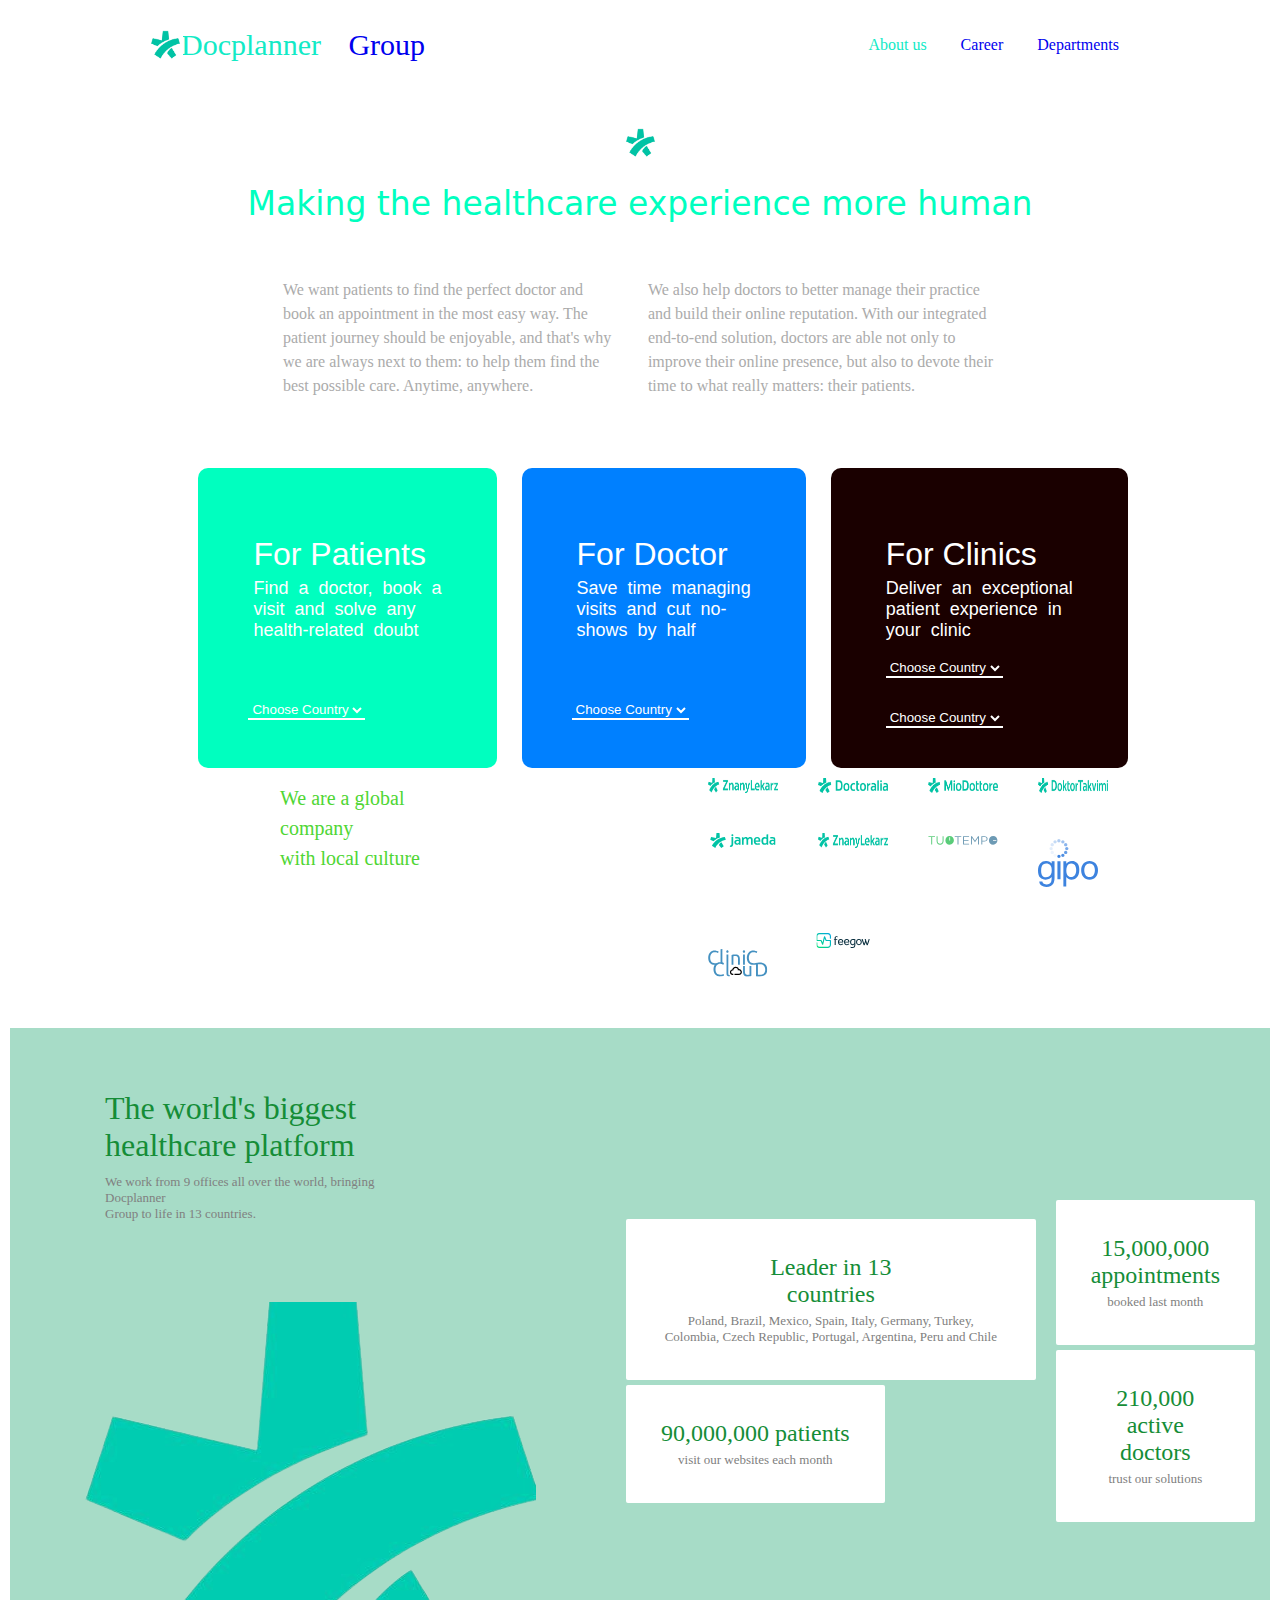
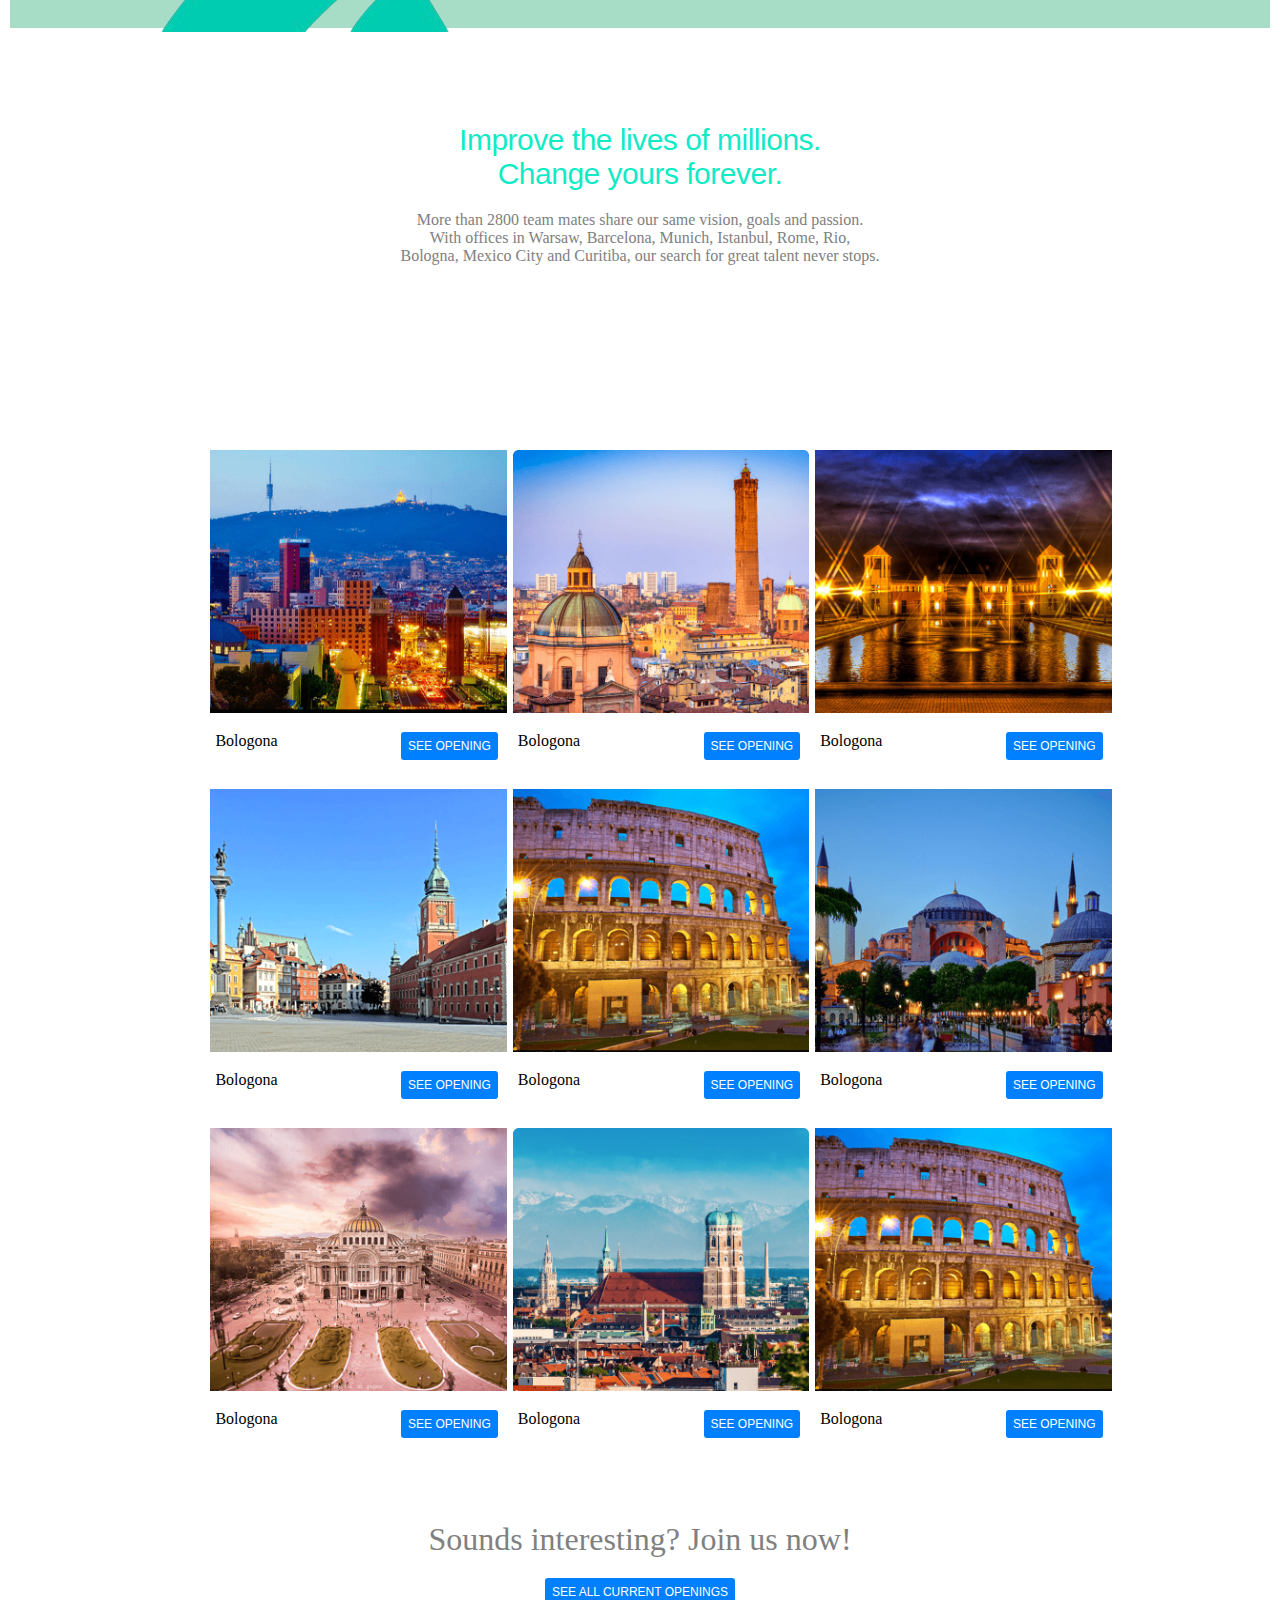
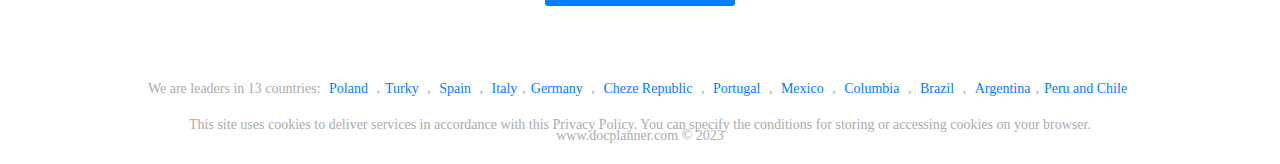
==== index.html @ 849a663e "updated a new list" ====
<!DOCTYPE html>
<html lang="en">
<head>
    <link rel="stylesheet" href="https://cdnjs.cloudflare.com/ajax/libs/font-awesome/6.4.0/css/all.min.css" integrity="sha512-iecdLmaskl7CVkqkXNQ/ZH/XLlvWZOJyj7Yy7tcenmpD1ypASozpmT/E0iPtmFIB46ZmdtAc9eNBvH0H/ZpiBw==" crossorigin="anonymous" referrerpolicy="no-referrer" />
    <meta charset="UTF-8">
    <meta name=c:\Users\USER\OneDrive\Documents\GitHub\appolo"viewport" content="width=device-width, initial-scale=1.0">
    <title>DocPlanner</title>
</head>
<body>
    <style>
        * {
            margin: 5px;
            
        }
        header {
            width: 80%;
            margin: 10px auto;
        }
        nav{
            display: flex;
            flex-basis: auto;
            justify-content: space-between;
            align-items: center;
            flex-wrap: wrap;
            
        }
        .links a{
            text-decoration: none;
            padding: 10px;
            line-height: 50px;
        }
        .logo1 {
            
            color: #12eac6;
        }
        .logo a {
            font-size: 30px;
            text-decoration: none;
            
        }
        .links a:active {
            color: #12eac6;
        }

        .links a:hover {
            color: #12eac6;
        }
        .logo a > span {
            padding: 5px;
        }
        .logo a span > img {
            position: absolute;
            top: 22px;
            margin-left: -13px;
            height: 35px;
            width: 35px;
            
        } 
        #about {
            color: #12eac6;
        }
        
        .section1 {
            display: flex;
            flex-direction: column ;
            align-items: center;
            padding-top: 30px;
            
            
            
        }
        .section1 div > h1 {
            
            font-family: system-ui, -apple-system, BlinkMacSystemFont, 'Segoe UI', Roboto, Oxygen, Ubuntu, Cantarell, 'Open Sans', 'Helvetica Neue', sans-serif;
            font-weight: 300;
            color: #00ffbf;
            font-size: 33px;
            
            
        }
       
        .content {
        
            display: flex;
            width: 60%;
            
            }

        .content div {
            padding: 30px 8px;
            line-height: 1.5em;
            color: #ababab;
        }

        .section2 {
            
            display: flex;
            justify-content: center;
            align-items: center;
            color: #fff;
            flex-wrap: wrap;
            font-family: Arial, Helvetica, sans-serif;
            width: 87%;
            padding-left: 100px;

            
           /* padding-right: 10%;    */
        }

        .section2 h1 {
            font-weight: 400;
            
        }
        .section2 p {
            word-spacing: 5px;
            /* width: 80%; */
            font-size: large;
        }
        .card1 {
            box-sizing: border-box;
            background-color:#00ffbf;
            border-radius: 10px;
            padding: 40px;
            width: fit-content;
            height: 300px;
            
        }
        .card1_row {
            display: block;
            align-items: center;
        }

        .card2 {
            box-sizing: border-box;
            background-color: #0080ff;
            border-radius: 10px;
            margin: 20px;
            padding: 40px;
            width: fit-content;
            height: 300px;
            
        }
        .card3 {
            box-sizing: border-box;
            background-color: #1a0000;
            border-radius: 10px;
            padding: 40px;
            width: fit-content;
            height: 300px;
            
            
            
        }

        .country {
            background-color: inherit;
            padding-top: 50px;
        }
        
        .select_coutry {
            border: none;
            background-color: inherit;
            border-bottom: 2px solid white;
            color: #fff;
        }

        .select_coutry option {
            background-color: inherit;
        }
        .select_row {
            display: block;
            
        }
        .select_row div {
            padding-top: 8px;
            padding-bottom: 8px;
        }

        .section3 {
            display: flex;
            flex-basis: 50%;
            flex-direction: row;
            margin-left: 220px;
            justify-content: space-between;
            margin-right: 125px;
            margin-top: -45px;
            
        }
        .section3 div > p {
            width: 70%;
            padding-left: 40px;
            padding-top: 25px;
            line-height: 30px;
            font-size: 20px;
            font-weight: 100 !important;
            color: #4fd634;
        }
        .image_col img {
            width: 70px;
            height: 15px;
            padding: 15px;
        
        }
        .image_col {
            display: flex;
            flex-wrap: wrap;
            
            
        }
        .images {
            margin-left: 150px;
            width: 50%;
            
        }

        
        .big {
             width : 60px !important;
            height: 60px !important;
        }
        .section4 {
            display: flex;
            align-items: center;
            background-color: #a7dcc7;
            height: 550px;
            padding-top: 50px;
            margin-left: 0px;
            margin-right: 0px !important;
           
        
        }
        .section4 div > p{
            font-size: small;
            color: gray;
        }
        .section_row {
            display: flex;
            align-items: center;
            margin-top: 20px;
        }
        .section_row div > div {
            background-color: #fff;
            width: fit-content;
            height: fit-content;
            border-radius: 2px;
            box-sizing: border-box;
            padding: 30px;
            text-align: center;

        }
        .section4_1 {
            padding: 60px;
        }
        .section4_1 h1 {
            font-weight: 300;
            color: #158d37;
        }
        .section_row h2 {
            color: #158d37;
            font-weight: 200;
        }
        .logo_crop {
            position: relative;
            margin-top: 10px;
            padding-top: 40px;
        }
        .heading1 {
            display: flex;
            flex-direction: column;
            justify-content: space-between;
            padding: 20px;

            
        }

        .section5 {
            display: flex;
            flex-direction: column;
            align-items: center;
            justify-content: center;
            padding: 80px;
           
        }
        .content2 {
            width: 45%;
            color: gray;
            text-align: center;
        }
        .content1 {
            width: 40%;
            font-weight: 200;
            color: #12eac6;
            font-size: 30px;
            font-family: Work Sans, Arial, sans-serif;
            text-align: center;
            letter-spacing: -0.5px;
        }

        .section6 {
            display: flex;
            flex-direction: row;
            align-content: center;
            flex-wrap: wrap;
            justify-content: center;
            width: 80%;
            margin-left: 150px;
            padding-top: 80px;
        }

        .section6 div > img {
            width: 98%;
            height: 80%;
            
        }

        .section6  div {
            margin-left:  -5px;
            width: 30%;
            
        }

        .section6 div:hover{
            box-shadow: 2px 1px #f0f7f4 ;
            border: 5px 10px 10px 12px;
            border-radius: 4px;
        }

        .card6 {
            display: flex;
            justify-content: space-between;
        }

        button {
            background-color: #0080ff;
            color: #fff;
            border: none;
            padding: 7px;
            font-weight: 500;
            font-size: 12px;
            border-radius: 3px;
        }
        .section7 {
            padding: 50px;
            display: flex;
            flex-direction: column;
            align-items: center;
        }

        .section7 div > h1{
            font-weight: 100;
            color: grey;
        }

        footer {
            display: flex;
            flex-direction: column;
            align-items: center;
            font-size: 14px;
            color: #ababab;
            word-spacing: 0.001px;
            
        }

        footer div p > a {
            text-decoration: none;
            color: #0080ff;
            
        }
        .last {
            margin-top: -20px;
        }

    </style>
    <header>
        <nav>
            
            <div class="logo">
                <a href="#">
                    <span><img src="./lib/logo 1.png" ></span>
                    <span class="logo1">Docplanner</span>
                    <span class="logo2">Group</span>
                </a>
            </div>
            <div class="links">
                <a href="#" id="about">About us</a>
                <a href="#">Career</a>
                <a href="#">Departments</a>
            </div>
        </nav>
    </header>
    <section class="section1">
        <div>
            <img src="./lib/logo 1.png" width="35px" height="35px">
        </div>
        <div>
            <h1> Making the healthcare experience more human</h1>
        </div>
        <div class="content">
           <div>
            <p>We want patients to find the perfect doctor and book an appointment in the most easy way. The patient journey should be enjoyable, and that's why we are always next to them: to help them find the best possible care. Anytime, anywhere. </p>
           </div>
           <div>
            <p>We also help doctors to better manage their practice and build their online reputation. With our integrated end-to-end solution, doctors are able not only to improve their online presence, but also to devote their time to what really matters: their patients. </p>
           </div>
        </div>
    </section>
    <section class="section2">
        <div class="card1">
            <div class="card1_row">
                <div>
                    <i class="fa-solid fa-users"></i>
                </div>
                <div>
                    <h1> For Patients</h1>
                    <p>Find a doctor, book a <br>visit and solve any <br> health-related doubt</p>
                </div>
                
            </div>
            <div class="country">
                <select name="country" class="select_coutry">
                    <option value="">Choose Country </option>
                    <option value="Cameron">Cameron</option>
                    <option value="lybia">Libya</option>
                    <option value="Ghana">Ghana</option>
                    <option value="Nigeria">Togo</option>
                    <option value="Zambia">Zambia</option>
                    <option value="Mali">Mali</option>

                </select>
            </div>
        </div>
        <div class="card2">
            <div class= "card1_row">
                <div>
                <i class="fa-solid fa-user-doctor"></i>
                </div>
                <div>
                <h1>For Doctor</h1>
                <p>Save time managing <br>visits and cut no- <br>shows by half</p>
                </div>
            </div>
            <div class="country">
                <select name="country" class="select_coutry">
                    <option value="">Choose Country </option>
                    <option value="Cameron">Cameron</option>
                    <option value="lybia">Libya</option>
                    <option value="Ghana">Ghana</option>
                    <option value="Nigeria">Togo</option>
                    <option value="Zambia">Zambia</option>
                    <option value="Mali">Mali</option>

                </select>
            </div>
        </div>
        <div class="card3">
            <div class="card1_row">
                <div>
                    <i class="fa-thin fa-house-chimney-medical"></i>
                </div>
                <div>
                    <h1>For Clinics</h1>
                    <p>Deliver an exceptional <br>patient experience in <br> your clinic</p>
                </div>
                
            </div>
            <div class="select_row">
            <div class="country">
                <select name="country" class="select_coutry">
                    <option value="">Choose Country </option>
                    <option value="Cameron">Cameron</option>
                    <option value="lybia">Libya</option>
                    <option value="Ghana">Ghana</option>
                    <option value="Nigeria">Togo</option>
                    <option value="Zambia">Zambia</option>
                    <option value="Mali">Mali</option>

                </select>
            </div>
            <div class="country">
                <select name="country" class="select_coutry">
                    <option value="">Choose Country </option>
                    <option value="Cameron">Cameron</option>
                    <option value="lybia">Libya</option>
                    <option value="Ghana">Ghana</option>
                    <option value="Nigeria">Togo</option>
                    <option value="Zambia">Zambia</option>
                    <option value="Mali">Mali</option>

                </select>
            </div>
            </div>
            </div>
        </div>
    </section>
    <section class="section3">
        <div>
            <p> We are a global
                company <br>
                with local culture</p>
        </div>
        <div class="images">
        <div class="image_col">
            <img src = "./lib/znanylekarz.png"/>
            <img src="./lib/Doctoralia.png"/>
            <img src="./lib/MioDottore.png"/>
            <img src="./lib/doktortakvimi.png" alt="image3"/>
            <img src="./lib/logo-jameda.svg"/>
            <img src="./lib/znanylekarz.png"/>
            <img src="./lib/logo-tuotempo.svg"/>
            <img src="./lib/logo-gipo-primary.svg" class="big"/>
            <img src="./lib/logo-clinicloud.svg"  class="big"/>
            <img src="./lib/logo-feegow.svg " />
        </div>
        </div>
    </section>
    <section class="section4"> 
        
        <div class="section4_1">
            <div class="heading1">
                <h1>
                    The world's biggest <br>healthcare platform
                </h1>
                <p>
                    We work from 9 offices all over the world, bringing <br> Docplanner <br>Group to life in 13 countries.
                </p>
                </div>
                <div class="logo_crop">
                    <img src="./lib/logocropped.png"  />
                </div>
            
        </div>
        <div class="section_row">
        <div>
            <div >
                <h2> Leader in 13 <br>countries</h2>
                <p> Poland, Brazil, Mexico, Spain, Italy, Germany, Turkey, Colombia, Czech Republic, Portugal, Argentina, Peru and Chile</p>
            </div>
            <div>
                <h2>90,000,000 patients</h2>
                <p>visit our websites each month</p>
            </div>
        </div>
        <div>  
            <div>
              <h2>15,000,000 appointments</h2>
              <p>booked last month</p>
            </div>
            <div>
                <h2>210,000 active doctors</h2>
                <p>trust our solutions</p>
            </div>
        </div>
        </div>
        
    </section>
    <section class="section5">
        <div class="content1">
            <p>
                Improve the lives of millions.<br>Change yours forever.
            </p>
        </div>
        <div class="content2">
            <p>
            More than 2800 team mates share our same vision, goals and passion.
With offices in Warsaw, Barcelona, Munich, Istanbul, Rome, Rio, Bologna,
Mexico City and Curitiba, our search for great talent never stops.
</p>
        </div>
    </section>
    <section class="section6">
        <div>
            
            <img src="./lib/barcelona.png" />
            <span class="card6">
                <p> Bologona</p>
                <button>SEE OPENING</button>
            </span>
        </div>
        <div>
            <img src="./lib/bologna.png" />
            <span class="card6">
                <p> Bologona</p>
                <button>SEE OPENING</button>
            </span>
        </div>
        <div>
            <img src="./lib/curitiba.png"/>
            <span class="card6">
                <p> Bologona</p>
                <button>SEE OPENING</button>
            </span>
        </div>
        <div>
            <img src="./lib/warsaw.png" />
            <span class="card6">
                <p> Bologona</p>
                <button>SEE OPENING</button>
            </span>
        </div>
        <div>
            <img src="./lib/rome.png" />
            <span class="card6">
                <p> Bologona</p>
                <button>SEE OPENING</button>
            </span>
        </div>
        <div>
            <img src="./lib/istanbul.png" />
            <span class="card6">
                <p> Bologona</p>
                <button>SEE OPENING</button>
            </span>
        </div>
        <div>
            <img src="./lib/mexico-city.png" />
            <span class="card6">
                <p> Bologona</p>
                <button>SEE OPENING</button>
            </span>
        </div>
        <div>
            <img src="./lib/munich.png"/>
            <span class="card6">
                <p> Bologona</p>
                <button>SEE OPENING</button>
            </span>
        </div>
        <div>
            <img src="./lib/rome.png"/>
            <span class="card6">
                <p> Bologona</p>
                <button>SEE OPENING</button>
            </span>
        </div>
    </section>
    <section class="section7">
        <div>
        <h1>Sounds interesting? Join us now!</h1>
        </div>
        <div>
            <button> SEE ALL CURRENT OPENINGS </button>
        </div>
    </section>
    <footer>
        <div>
            <p>We are leaders in 13 countries: <a href="#">Poland</a> ,<a href="#">Turky</a> , <a href="#">Spain</a> , <a href="#">Italy</a>,<a href="#">Germany</a> , <a href="#">Cheze Republic</a> , <a href="#">Portugal</a> , <a href="#">Mexico</a> , <a href="#">Columbia</a> , <a href="#">Brazil</a> , <a href="#">Argentina</a>,<a href="#">Peru and Chile</a> </p>
        </div>
        <div>
            <p> This site uses cookies to deliver services in accordance with this Privacy Policy. You can specify the conditions for storing or accessing cookies on your browser.</p>
        </div>
        <div class="last">
            <p>www.docplanner.com © 2023</p>
        </div>
    </footer>
</body>
</html>
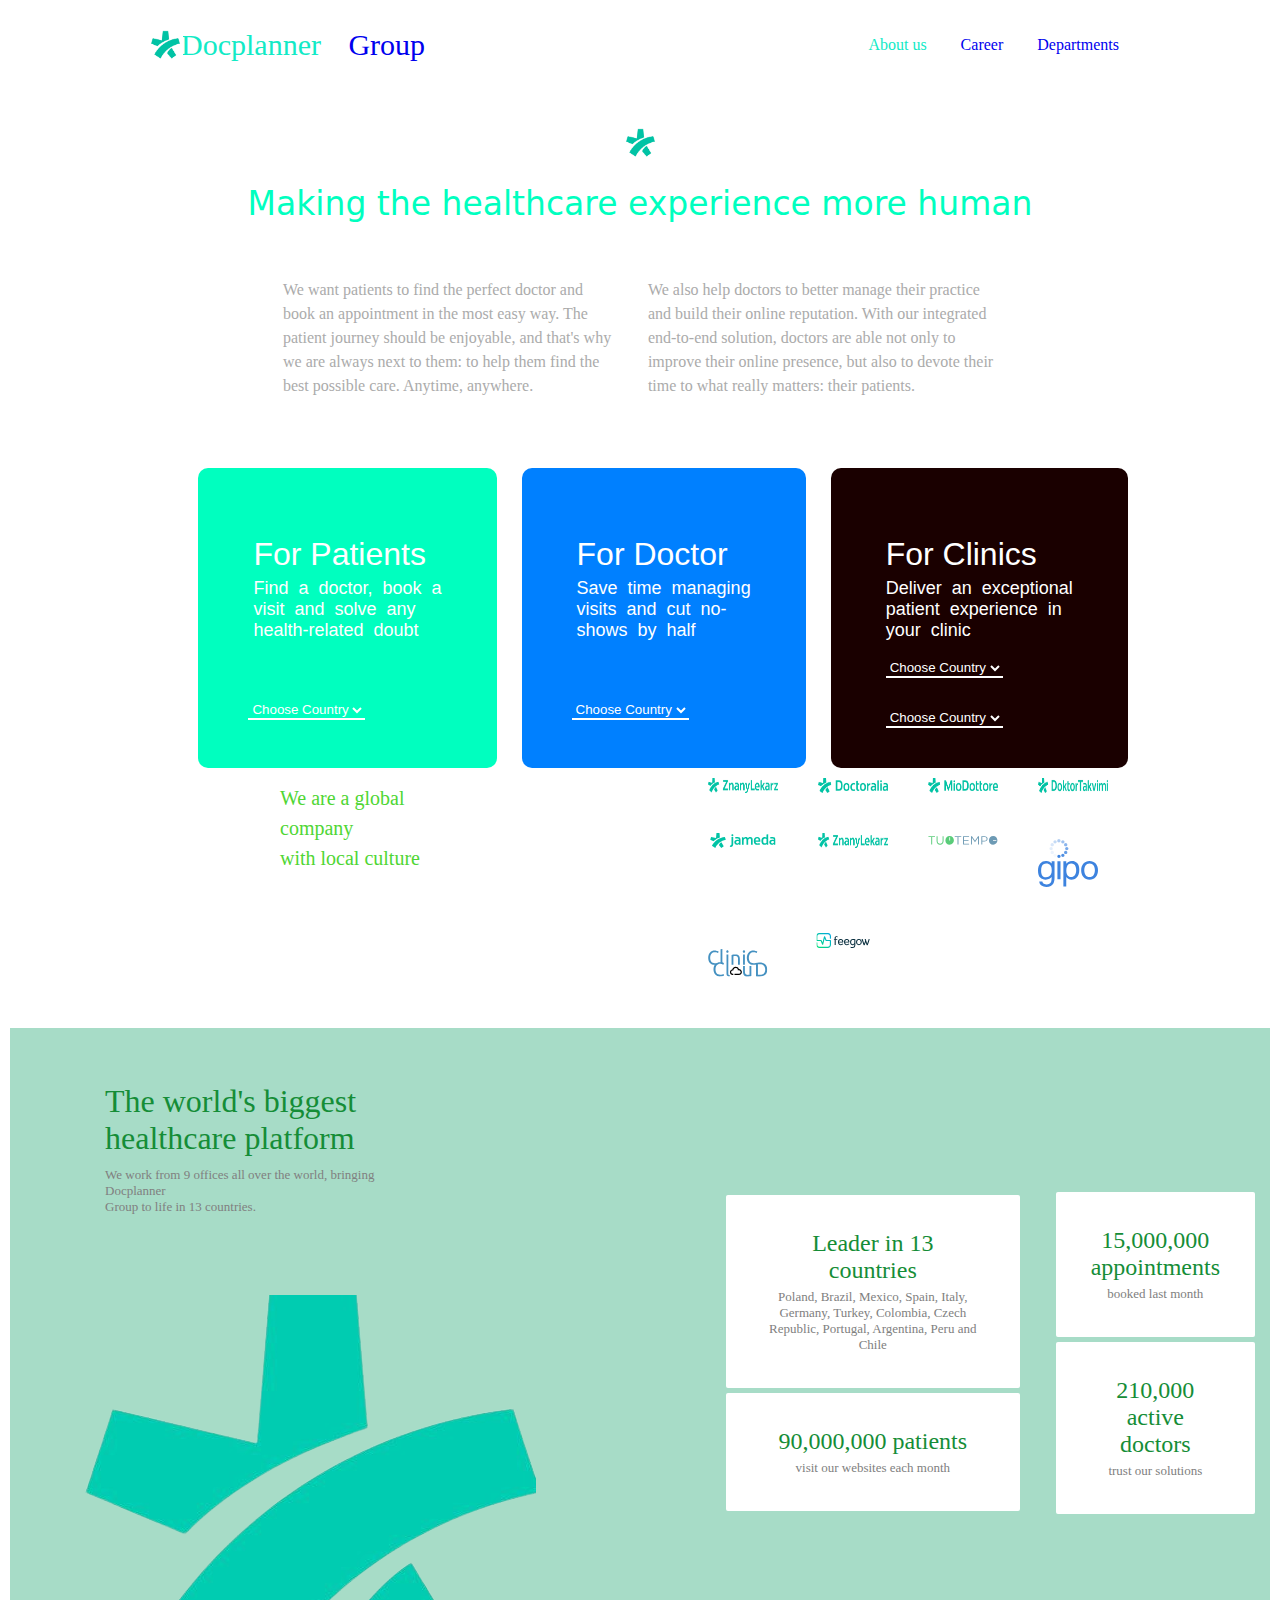
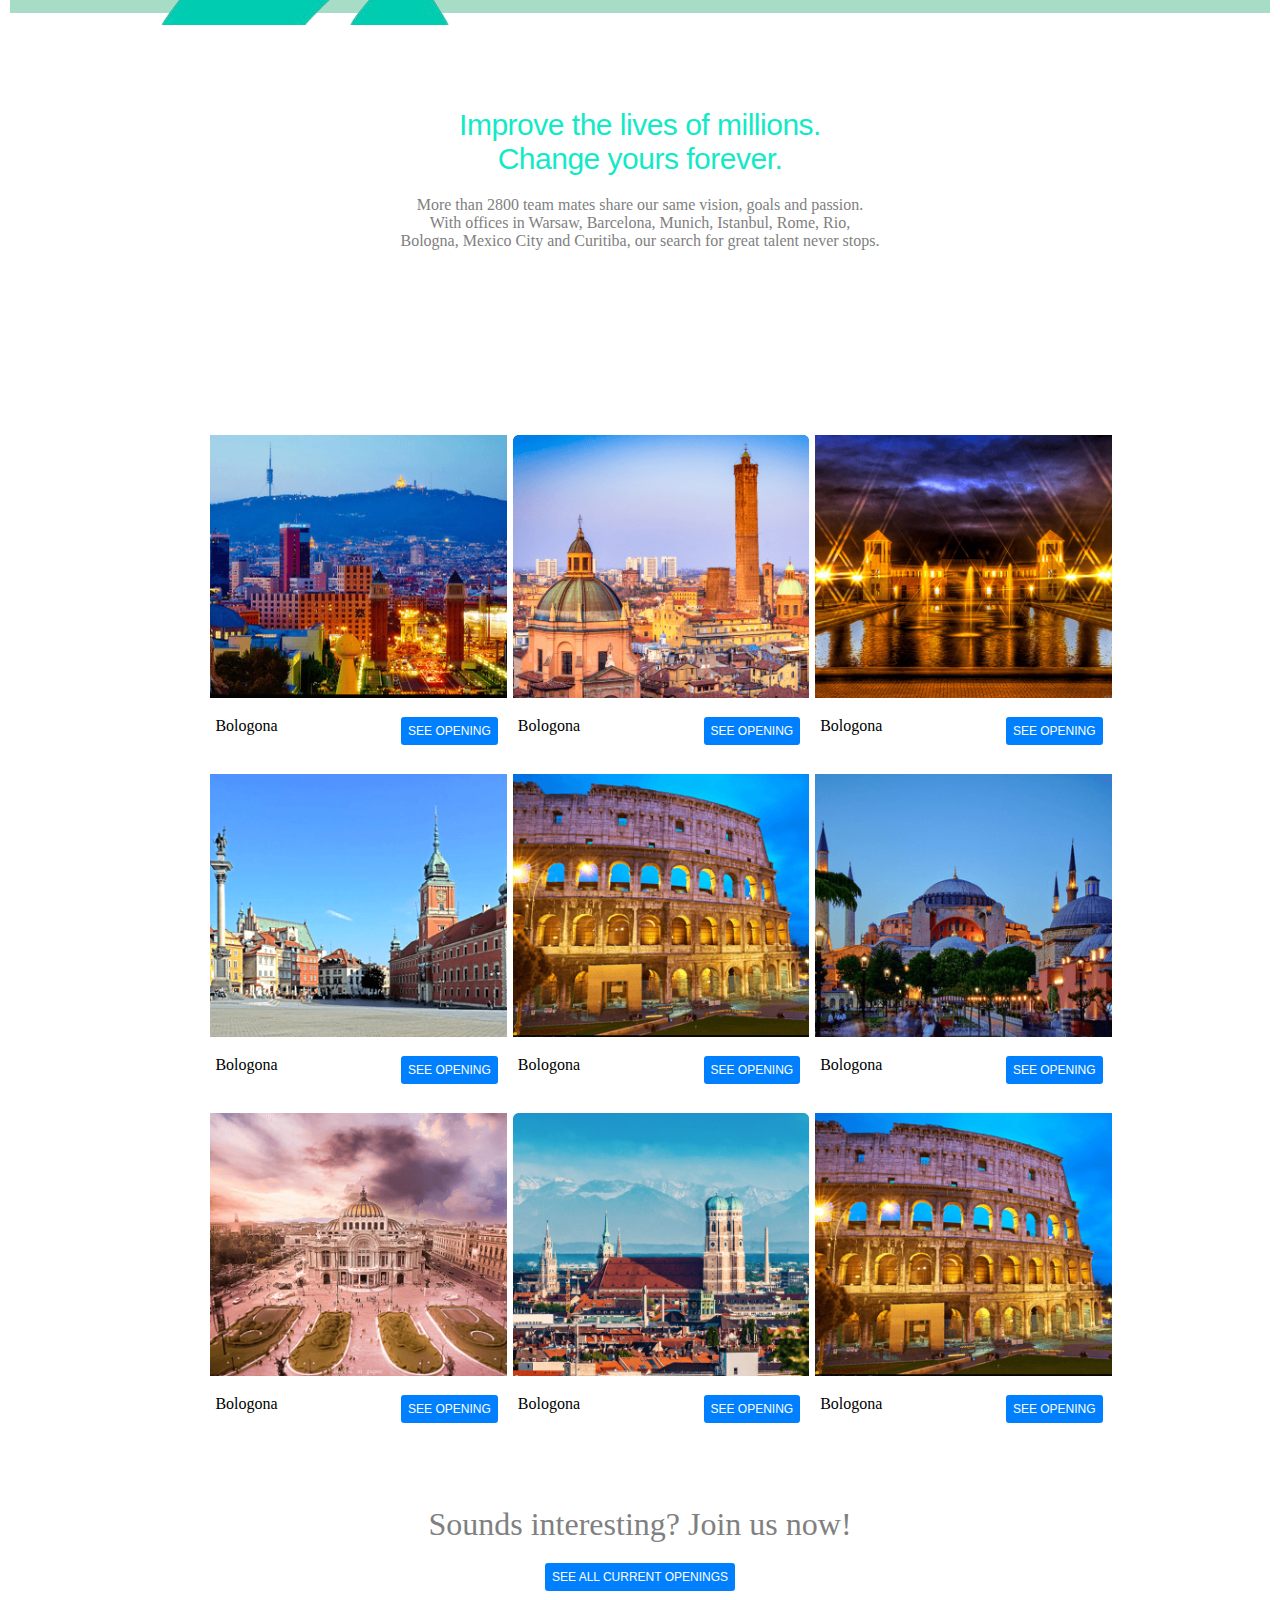
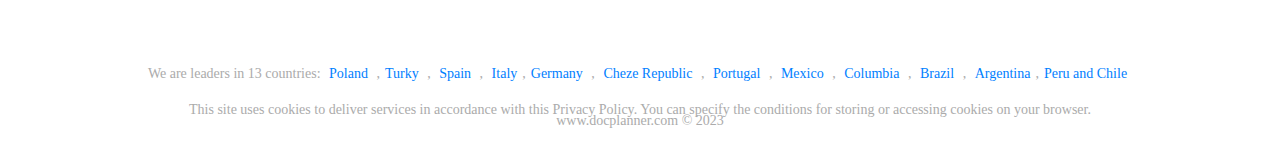
==== commit fea46476: "update site" ====
--- a/index.html
+++ b/index.html
@@ -222,7 +222,7 @@
             display: flex;
             align-items: center;
             background-color: #a7dcc7;
-            height: 550px;
+            height: 535px;
             padding-top: 50px;
             margin-left: 0px;
             margin-right: 0px !important;
@@ -369,7 +369,10 @@
         .last {
             margin-top: -20px;
         }
-
+.block2 {
+    width: 70% !important;
+    margin-left: 25% !important;
+}
     </style>
     <header>
         <nav>
@@ -531,11 +534,11 @@
         </div>
         <div class="section_row">
         <div>
-            <div >
+            <div class="block2">
                 <h2> Leader in 13 <br>countries</h2>
                 <p> Poland, Brazil, Mexico, Spain, Italy, Germany, Turkey, Colombia, Czech Republic, Portugal, Argentina, Peru and Chile</p>
             </div>
-            <div>
+            <div class="block2">
                 <h2>90,000,000 patients</h2>
                 <p>visit our websites each month</p>
             </div>
